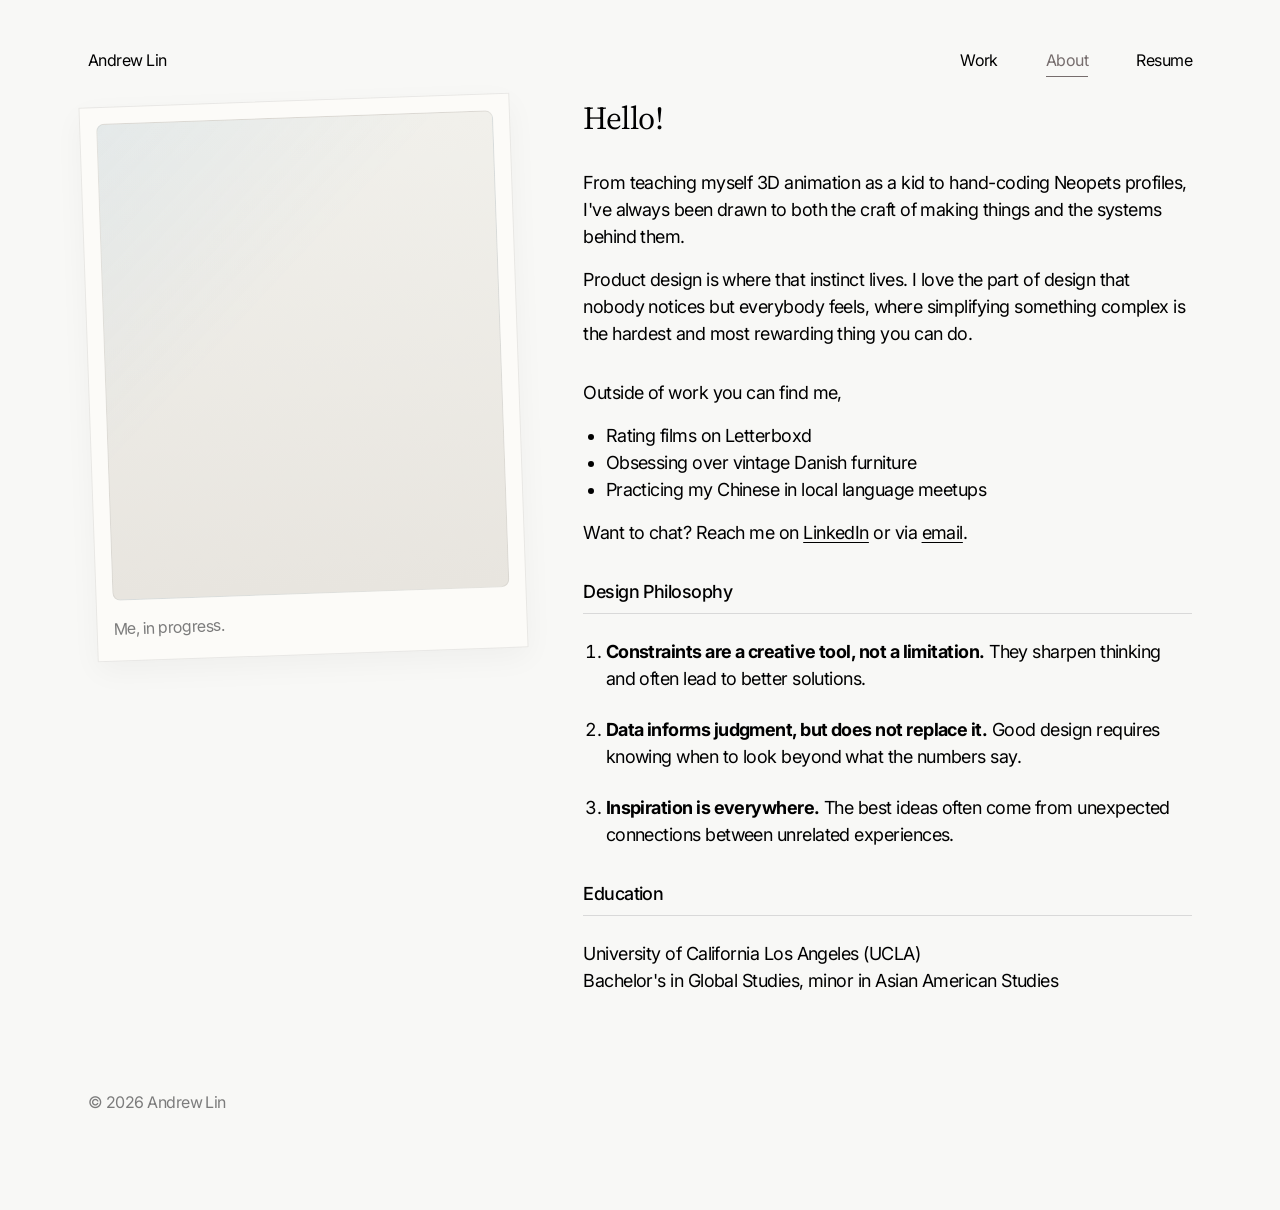
==== about.html @ db8acdce "Publish initial portfolio site" ====
<!DOCTYPE html>
<html lang="en">
  <head>
    <meta charset="UTF-8">
    <meta name="viewport" content="width=device-width, initial-scale=1.0">
    <title>About | Andrew Lin</title>
    <meta name="description" content="Learn more about Andrew Lin, his design philosophy, background, and what shapes his practice.">
    <meta property="og:title" content="About | Andrew Lin">
    <meta property="og:description" content="The background, philosophy, and personal context behind Andrew Lin's design practice.">
    <meta property="og:type" content="website">
    <link rel="stylesheet" href="css/styles.css">
    <script defer src="js/main.js"></script>
  </head>
  <body>
    <a class="skip-link" href="#main-content">Skip to content</a>
    <div class="page-shell">
      <header class="site-header">
        <nav class="site-nav container-wide" aria-label="Primary">
          <a class="site-nav__home" href="index.html">Andrew Lin</a>
          <div class="site-nav__links">
            <a class="site-nav__link" href="index.html#work">Work</a>
            <a class="site-nav__link" href="about.html" aria-current="page">About</a>
            <a class="site-nav__link" href="assets/resume.pdf" target="_blank" rel="noreferrer">Resume</a>
          </div>
        </nav>
      </header>

      <main id="main-content" class="page-main">
        <article class="about-page container-wide">
          <aside class="about-page__media" data-reveal>
            <figure class="polaroid" role="img" aria-label="Portrait placeholder for Andrew Lin">
              <div class="media-placeholder media-placeholder--portrait"></div>
              <figcaption class="polaroid__caption">Me, in progress.</figcaption>
            </figure>
          </aside>

          <div class="about-page__content">
            <section class="about-section" data-reveal>
              <h1 class="page-title">Hello!</h1>
            </section>

            <section class="about-section about-section--copy" data-reveal>
              <p class="body-copy">From teaching myself 3D animation as a kid to hand-coding Neopets profiles, I've always been drawn to both the craft of making things and the systems behind them.</p>
              <p class="body-copy">Product design is where that instinct lives. I love the part of design that nobody notices but everybody feels, where simplifying something complex is the hardest and most rewarding thing you can do.</p>
            </section>

            <section class="about-section" data-reveal>
              <div class="body-copy about-rich-text">
                <p>Outside of work you can find me,</p>
                <ul>
                  <li>Rating films on Letterboxd</li>
                  <li>Obsessing over vintage Danish furniture</li>
                  <li>Practicing my Chinese in local language meetups</li>
                </ul>
                <p>Want to chat? Reach me on <a class="inline-link" href="#">LinkedIn</a> or via <a class="inline-link" href="#">email</a>.</p>
              </div>
            </section>

            <section class="about-section" aria-labelledby="design-philosophy" data-reveal>
              <div class="about-section__heading-group">
                <h2 id="design-philosophy" class="about-section__heading">Design Philosophy</h2>
                <div class="section-divider"></div>
              </div>
              <ol class="philosophy-list body-copy">
                <li><strong>Constraints are a creative tool, not a limitation.</strong> They sharpen thinking and often lead to better solutions.</li>
                <li><strong>Data informs judgment, but does not replace it.</strong> Good design requires knowing when to look beyond what the numbers say.</li>
                <li><strong>Inspiration is everywhere.</strong> The best ideas often come from unexpected connections between unrelated experiences.</li>
              </ol>
            </section>

            <section class="about-section" aria-labelledby="education" data-reveal>
              <div class="about-section__heading-group">
                <h2 id="education" class="about-section__heading">Education</h2>
                <div class="section-divider"></div>
              </div>
              <div class="body-copy">
                <p>University of California Los Angeles (UCLA)</p>
                <p>Bachelor's in Global Studies, minor in Asian American Studies</p>
              </div>
            </section>
          </div>
        </article>
      </main>

      <footer class="site-footer">
        <div class="site-footer__inner container-wide">© 2026 Andrew Lin</div>
      </footer>
    </div>
  </body>
</html>
---- css/styles.css ----
@import url('https://fonts.googleapis.com/css2?family=Inter:wght@400;500&family=Source+Serif+4:opsz,wght@8..60,400&display=swap');

:root {
  --color-surface: #f8f8f6;
  --color-surface-strong: #efeee9;
  --color-text-primary: #000000;
  --color-text-secondary: #7c7c7c;
  --color-text-subtle: #766d6d;
  --color-divider: #d9d9d9;
  --color-brand-jpmc: #1279cd;
  --color-brand-shopify: #96bf47;
  --color-brand-hp: #024adc;
  --color-focus: #766d6d;
  --text-xl: clamp(1.75rem, 2vw + 1rem, 2rem);
  --text-lg: 1.5rem;
  --text-base: 1.125rem;
  --text-sm: 1rem;
  --text-xs: 0.875rem;
  --space-xs: 0.5rem;
  --space-sm: 1rem;
  --space-md: 1.5rem;
  --space-lg: 2rem;
  --space-xl: 3rem;
  --space-2xl: 4rem;
  --space-3xl: 6rem;
  --space-4xl: 9rem;
  --container-wide: 72rem;
  --container-narrow: 42rem;
  --radius-image: 0.5rem;
  --shadow-nav: 0 1px 0 rgba(0, 0, 0, 0.05);
  --transition-base: 200ms ease;
}

* {
  box-sizing: border-box;
}

html {
  scroll-behavior: smooth;
}

body,
h1,
h2,
h3,
h4,
p,
ul,
ol,
figure {
  margin: 0;
}

body {
  min-height: 100vh;
  background: var(--color-surface);
  color: var(--color-text-primary);
  font-family: 'Inter', sans-serif;
  font-size: var(--text-base);
  letter-spacing: -0.03em;
  line-height: 1.5;
}

a {
  color: inherit;
  text-decoration: none;
}

img,
svg {
  display: block;
  max-width: 100%;
}

button,
a,
input,
textarea,
select {
  font: inherit;
}

ul,
ol {
  padding-left: 1.4rem;
}

::selection {
  background: rgba(18, 121, 205, 0.14);
}

:focus-visible {
  outline: 2px solid var(--color-focus);
  outline-offset: 4px;
}

.skip-link {
  position: absolute;
  top: 1rem;
  left: 1rem;
  z-index: 1000;
  padding: 0.75rem 1rem;
  background: var(--color-text-primary);
  color: var(--color-surface);
  transform: translateY(-140%);
  transition: transform var(--transition-base);
}

.skip-link:focus-visible {
  transform: translateY(0);
}

.container-wide,
.container-narrow {
  width: min(100%, calc(100% - 3rem));
  margin-inline: auto;
  padding-inline: clamp(1.5rem, 5vw, 10rem);
}

.container-wide {
  max-width: calc(var(--container-wide) + 20rem);
}

.container-narrow {
  max-width: calc(var(--container-narrow) + 20rem);
}

.page-shell {
  padding-block: 1.25rem 4rem;
}

.site-header {
  position: sticky;
  top: 0;
  z-index: 100;
}

.site-nav {
  display: flex;
  align-items: center;
  justify-content: space-between;
  gap: var(--space-lg);
  min-height: 5rem;
  font-size: var(--text-sm);
}

.site-nav__home {
  font-weight: 400;
}

.site-nav__links {
  display: flex;
  flex-wrap: wrap;
  align-items: center;
  justify-content: flex-end;
  gap: var(--space-xl);
}

.site-nav__link {
  position: relative;
  transition: color var(--transition-base);
}

.site-nav__link::after {
  content: '';
  position: absolute;
  left: 0;
  bottom: -0.3rem;
  width: 100%;
  height: 1px;
  background: currentColor;
  transform: scaleX(0);
  transform-origin: left;
  transition: transform var(--transition-base);
}

.site-nav__link:hover::after,
.site-nav__link:focus-visible::after,
.site-nav__link[aria-current='page']::after {
  transform: scaleX(1);
}

.site-nav__link[aria-current='page'] {
  color: var(--color-text-subtle);
}

.site-header.nav--scrolled {
  backdrop-filter: blur(16px);
  background: rgba(248, 248, 246, 0.8);
  box-shadow: var(--shadow-nav);
}

.page-main {
  display: grid;
  gap: var(--space-4xl);
}

.eyebrow {
  color: var(--color-text-subtle);
  font-size: var(--text-xs);
}

.display-title,
.page-title {
  font-family: 'Source Serif 4', serif;
  font-size: var(--text-xl);
  font-weight: 400;
  line-height: 1.15;
}

.section-title,
.statement {
  font-size: var(--text-lg);
  font-weight: 400;
  line-height: 1.3;
}

.body-copy {
  font-size: var(--text-base);
}

.body-copy--muted {
  color: var(--color-text-secondary);
}

.section-divider {
  width: 100%;
  height: 1px;
  background: var(--color-divider);
}

.site-footer {
  padding-block: var(--space-3xl) var(--space-lg);
}

.site-footer__inner {
  color: var(--color-text-secondary);
  font-size: var(--text-sm);
}

.visually-hidden {
  position: absolute;
  width: 1px;
  height: 1px;
  padding: 0;
  margin: -1px;
  overflow: hidden;
  clip: rect(0, 0, 0, 0);
  white-space: nowrap;
  border: 0;
}

[data-reveal] {
  opacity: 0;
  transform: translateY(1rem);
  transition:
    opacity 500ms ease,
    transform 500ms ease;
}

[data-reveal].is-visible {
  opacity: 1;
  transform: translateY(0);
}

.hero {
  display: grid;
  gap: var(--space-2xl);
  align-items: start;
}

.hero__copy {
  display: grid;
  gap: var(--space-md);
  max-width: 42rem;
}

.hero__lede {
  display: grid;
  gap: 0.625rem;
  font-size: var(--text-lg);
  line-height: 1.35;
}

.hero__highlight {
  color: var(--color-text-subtle);
}

.hero__experience {
  display: grid;
  gap: var(--space-sm);
}

.experience-row {
  display: grid;
  grid-template-columns: minmax(0, 1fr) auto;
  gap: var(--space-lg);
  align-items: center;
}

.experience-row__brand {
  display: inline-flex;
  align-items: center;
  gap: var(--space-sm);
  min-width: 0;
  font-size: var(--text-base);
}

.experience-row__year {
  color: var(--color-text-secondary);
  font-size: var(--text-base);
}

.experience-icon {
  display: inline-grid;
  place-items: center;
  width: 1.5rem;
  height: 1.5rem;
  flex: 0 0 auto;
  color: #ffffff;
}

.experience-icon svg {
  width: 100%;
  height: 100%;
}

.experience-icon--jpmc svg rect {
  fill: var(--color-brand-jpmc);
}

.experience-icon--shopify svg rect {
  fill: var(--color-brand-shopify);
}

.experience-icon--hp svg rect {
  fill: var(--color-brand-hp);
}

.experience-icon--kayak {
  color: var(--color-text-primary);
}

.work-section {
  display: grid;
  gap: var(--space-3xl);
}

.work-card {
  display: grid;
  gap: var(--space-lg);
  align-items: center;
  transition:
    transform var(--transition-base),
    opacity var(--transition-base);
}

.work-card:hover,
.work-card:focus-visible {
  transform: translateY(-2px);
}

.work-card__copy {
  display: grid;
  gap: var(--space-xs);
  align-content: start;
}

.work-card--wip {
  opacity: 0.5;
  pointer-events: none;
}

.status-pill {
  display: inline-flex;
  width: fit-content;
  align-items: center;
  justify-content: center;
  padding: 0.35rem 0.65rem;
  border: 1px solid var(--color-divider);
  border-radius: 999px;
  color: var(--color-text-subtle);
  font-size: var(--text-xs);
}

.media-placeholder {
  width: 100%;
  border: 1px solid rgba(0, 0, 0, 0.06);
  border-radius: var(--radius-image);
  background:
    linear-gradient(135deg, rgba(18, 121, 205, 0.06), rgba(0, 0, 0, 0) 40%),
    linear-gradient(180deg, #f1f0eb, #e8e5df);
}

.work-card__media,
.media-placeholder--hero {
  aspect-ratio: 16 / 9;
}

.media-placeholder--portrait {
  aspect-ratio: 5 / 6;
}

.media-placeholder--feature {
  aspect-ratio: 363 / 270;
}

.media-placeholder--research {
  aspect-ratio: 16 / 10;
}

.about-page {
  display: grid;
  gap: var(--space-2xl);
  align-items: start;
}

.polaroid {
  display: grid;
  gap: 1rem;
  padding: 1rem 1rem 1.25rem;
  background: #fcfbf8;
  border: 1px solid rgba(0, 0, 0, 0.08);
  box-shadow: 0 10px 30px rgba(0, 0, 0, 0.04);
  transform: rotate(-2deg);
}

.polaroid__caption {
  color: var(--color-text-secondary);
  font-size: var(--text-sm);
}

.about-page__content {
  display: grid;
  gap: var(--space-lg);
}

.about-section {
  display: grid;
  gap: var(--space-md);
}

.about-section--copy {
  gap: var(--space-sm);
}

.about-rich-text {
  display: grid;
  gap: var(--space-sm);
}

.inline-link {
  text-decoration: underline;
  text-underline-offset: 0.15em;
  transition: color var(--transition-base);
}

.inline-link:hover,
.inline-link:focus-visible {
  color: var(--color-text-subtle);
}

.about-section__heading-group {
  display: grid;
  gap: var(--space-xs);
}

.about-section__heading {
  font-size: var(--text-base);
  font-weight: 500;
}

.philosophy-list {
  display: grid;
  gap: var(--space-md);
}

.philosophy-list li::marker {
  font-weight: 400;
}

.case-study {
  display: grid;
  gap: var(--space-3xl);
}

.cs-header {
  display: grid;
  gap: var(--space-xs);
}

.cs-details {
  display: grid;
  gap: var(--space-sm);
}

.cs-detail {
  display: grid;
  gap: 0.35rem;
  align-content: start;
}

.section-block {
  display: grid;
  gap: var(--space-sm);
}

.stat-pair {
  display: grid;
  gap: var(--space-sm);
}

.stat-card,
.split-card {
  display: grid;
  gap: var(--space-sm);
  padding: var(--space-md);
  border: 1px solid rgba(0, 0, 0, 0.08);
  background: rgba(255, 255, 255, 0.35);
}

.stat-card__value {
  font-size: var(--text-lg);
  line-height: 1.2;
}

.split-columns,
.feature-stack,
.research-stack,
.decision-stack,
.reflection-list,
.placeholder-page {
  display: grid;
  gap: var(--space-lg);
}

.split-card__list {
  display: grid;
  gap: 0.75rem;
}

.feature-row,
.research-row {
  display: grid;
  gap: var(--space-lg);
  align-items: center;
}

.section-label {
  font-size: var(--text-base);
  line-height: 1.35;
}

.research-phase {
  display: grid;
  gap: var(--space-md);
}

.placeholder-page {
  min-height: 50vh;
  align-content: center;
}

@media (min-width: 48rem) {
  .hero,
  .about-page,
  .work-card,
  .feature-row,
  .research-row,
  .stat-pair,
  .split-columns,
  .cs-details {
    grid-template-columns: repeat(2, minmax(0, 1fr));
  }

  .hero {
    grid-template-columns: minmax(0, 1.7fr) minmax(18rem, 1fr);
  }

  .work-card {
    grid-template-columns: minmax(16rem, 0.72fr) minmax(0, 1fr);
  }

  .about-page {
    grid-template-columns: minmax(17rem, 0.85fr) minmax(0, 1.2fr);
  }

  .cs-details {
    grid-template-columns: repeat(4, minmax(0, 1fr));
    gap: var(--space-lg);
  }

  .stat-pair,
  .split-columns {
    gap: var(--space-lg);
  }

  .feature-row {
    grid-template-columns: minmax(0, 1.1fr) minmax(14rem, 0.8fr);
  }

  .research-row {
    grid-template-columns: minmax(12rem, 0.7fr) minmax(0, 1fr);
  }
}

@media (max-width: 47.99rem) {
  .page-shell {
    padding-block-end: 3rem;
  }

  .site-nav {
    align-items: flex-start;
    flex-direction: column;
    padding-block: 1rem;
  }

  .site-nav__links {
    gap: 1.5rem;
    justify-content: flex-start;
  }

  .hero__lede {
    font-size: 1.25rem;
  }
}

@media (prefers-reduced-motion: reduce) {
  html {
    scroll-behavior: auto;
  }

  *,
  *::before,
  *::after {
    animation-duration: 0.01ms !important;
    animation-iteration-count: 1 !important;
    transition-duration: 0.01ms !important;
  }
}
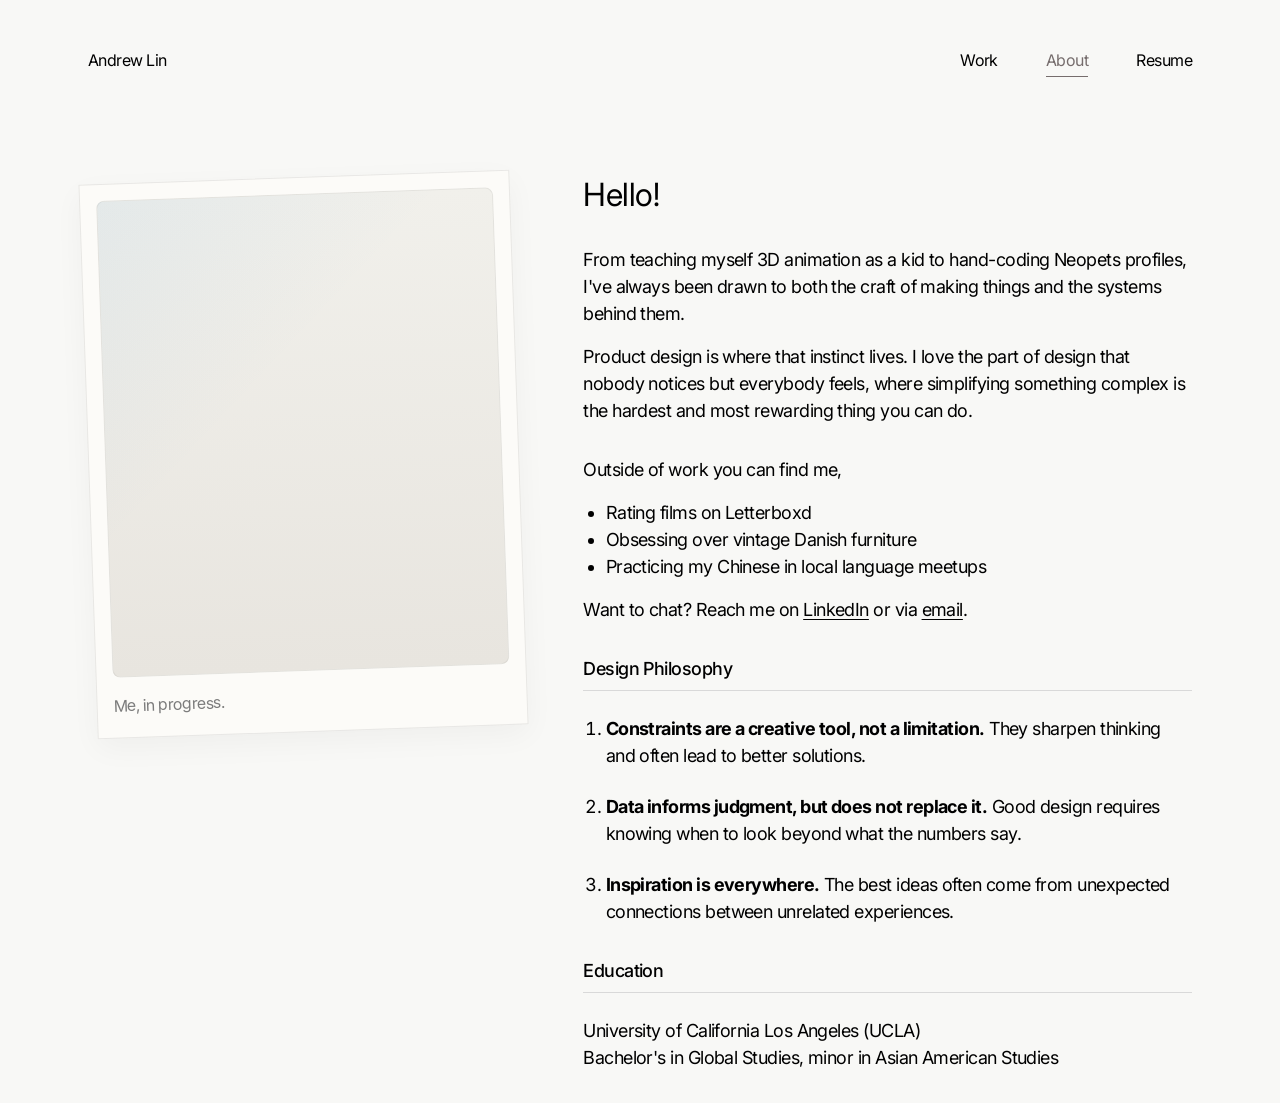
==== commit 4d176a53: "Refine JPMC case study layout spacing and typography" ====
--- a/about.html
+++ b/about.html
@@ -82,9 +82,6 @@
         </article>
       </main>
 
-      <footer class="site-footer">
-        <div class="site-footer__inner container-wide">© 2026 Andrew Lin</div>
-      </footer>
     </div>
   </body>
 </html>
--- a/css/styles.css
+++ b/css/styles.css
@@ -37,6 +37,7 @@
 
 html {
   scroll-behavior: smooth;
+  background: var(--color-surface);
 }
 
 body,
@@ -126,7 +127,8 @@
 }
 
 .page-shell {
-  padding-block: 1.25rem 4rem;
+  padding-top: 1.25rem;
+  padding-bottom: 2rem;
 }
 
 .site-header {
@@ -192,17 +194,26 @@
 
 .page-main {
   display: grid;
+  padding-top: clamp(3rem, 6vw, 5rem);
   gap: var(--space-4xl);
 }
 
 .eyebrow {
   color: var(--color-text-subtle);
-  font-size: var(--text-xs);
+  font-size: var(--text-sm);
+  line-height: 1.25;
+}
+
+.display-title {
+  font-family: 'Source Serif 4', serif;
+}
+
+.page-title {
+  font-family: 'Inter', sans-serif;
 }
 
 .display-title,
 .page-title {
-  font-family: 'Source Serif 4', serif;
   font-size: var(--text-xl);
   font-weight: 400;
   line-height: 1.15;
@@ -227,15 +238,6 @@
   width: 100%;
   height: 1px;
   background: var(--color-divider);
-}
-
-.site-footer {
-  padding-block: var(--space-3xl) var(--space-lg);
-}
-
-.site-footer__inner {
-  color: var(--color-text-secondary);
-  font-size: var(--text-sm);
 }
 
 .visually-hidden {
@@ -317,28 +319,13 @@
   width: 1.5rem;
   height: 1.5rem;
   flex: 0 0 auto;
-  color: #ffffff;
-}
-
+}
+
+.experience-icon img,
 .experience-icon svg {
   width: 100%;
   height: 100%;
-}
-
-.experience-icon--jpmc svg rect {
-  fill: var(--color-brand-jpmc);
-}
-
-.experience-icon--shopify svg rect {
-  fill: var(--color-brand-shopify);
-}
-
-.experience-icon--hp svg rect {
-  fill: var(--color-brand-hp);
-}
-
-.experience-icon--kayak {
-  color: var(--color-text-primary);
+  object-fit: contain;
 }
 
 .work-section {
@@ -387,9 +374,10 @@
   width: 100%;
   border: 1px solid rgba(0, 0, 0, 0.06);
   border-radius: var(--radius-image);
-  background:
-    linear-gradient(135deg, rgba(18, 121, 205, 0.06), rgba(0, 0, 0, 0) 40%),
-    linear-gradient(180deg, #f1f0eb, #e8e5df);
+  background-color: #f1f0eb;
+  background-position: center;
+  background-repeat: no-repeat;
+  background-size: cover;
 }
 
 .work-card__media,
@@ -397,8 +385,18 @@
   aspect-ratio: 16 / 9;
 }
 
+.work-card__media,
+.media-placeholder--hero,
+.media-placeholder--feature,
+.media-placeholder--research {
+  background-image: url('../assets/images/passkey-placeholder.svg');
+}
+
 .media-placeholder--portrait {
   aspect-ratio: 5 / 6;
+  background-image:
+    linear-gradient(135deg, rgba(18, 121, 205, 0.06), rgba(0, 0, 0, 0) 40%),
+    linear-gradient(180deg, #f1f0eb, #e8e5df);
 }
 
 .media-placeholder--feature {
@@ -481,7 +479,13 @@
 
 .case-study {
   display: grid;
-  gap: var(--space-3xl);
+  gap: var(--space-2xl);
+}
+
+.case-study--jpmc {
+  display: block;
+  max-width: 43.3125rem;
+  padding-inline: 1rem;
 }
 
 .cs-header {
@@ -489,9 +493,14 @@
   gap: var(--space-xs);
 }
 
+.cs-hero {
+  margin-top: calc(var(--space-md) * -1);
+}
+
 .cs-details {
   display: grid;
   gap: var(--space-sm);
+  margin-top: calc(var(--space-md) * -1);
 }
 
 .cs-detail {
@@ -500,6 +509,140 @@
   align-content: start;
 }
 
+.cs-detail .eyebrow {
+  color: var(--color-text-primary);
+  font-size: var(--text-base);
+  line-height: 1.25;
+}
+
+.cs-detail p:not(.eyebrow) {
+  color: var(--color-text-secondary);
+  font-size: var(--text-sm);
+  line-height: 1.4;
+}
+
+.case-study--jpmc > * {
+  margin-top: 0;
+}
+
+.case-study--jpmc > * + * {
+  margin-top: 3.5rem;
+}
+
+.case-study--jpmc .eyebrow {
+  font-size: 0.875rem;
+  line-height: 1.2;
+}
+
+.case-study--jpmc .cs-header + .cs-hero {
+  margin-top: 1.5rem;
+}
+
+.case-study--jpmc .cs-hero {
+  margin-top: 1.5rem;
+}
+
+.case-study--jpmc .cs-details {
+  margin-top: 1.5rem;
+}
+
+.case-study--jpmc .cs-detail .eyebrow {
+  color: var(--color-text-primary);
+  font-size: 1.0625rem;
+  line-height: 1.2;
+}
+
+.case-study--jpmc .cs-detail p:not(.eyebrow) {
+  font-size: 0.9375rem;
+  line-height: 1.35;
+}
+
+.case-study--jpmc .section-block--problem,
+.case-study--jpmc .section-block--insight,
+.case-study--jpmc .section-block--opportunity,
+.case-study--jpmc .section-block--solution,
+.case-study--jpmc .section-block--impact,
+.case-study--jpmc .section-block--decision-intro,
+.case-study--jpmc .section-block--reflection {
+  gap: 0.875rem;
+}
+
+.case-study--jpmc .section-block--problem {
+  margin-top: 3.25rem;
+}
+
+.case-study--jpmc .stat-pair {
+  margin-top: 3.25rem;
+  gap: 1rem;
+}
+
+.case-study--jpmc .section-block--insight {
+  margin-top: 3.75rem;
+}
+
+.case-study--jpmc .split-columns--goals {
+  margin-top: 2.875rem;
+  gap: 1.75rem;
+}
+
+.case-study--jpmc .section-block--opportunity,
+.case-study--jpmc .section-block--solution {
+  margin-top: 3.75rem;
+}
+
+.case-study--jpmc .feature-stack--jpmc {
+  margin-top: 2.5rem;
+  gap: 3.125rem;
+}
+
+.case-study--jpmc .feature-row,
+.case-study--jpmc .research-row {
+  gap: 1.5rem;
+}
+
+.case-study--jpmc .section-block--impact {
+  margin-top: 4.375rem;
+}
+
+.case-study--jpmc .research-stack--jpmc {
+  margin-top: 2.25rem;
+  gap: 3.125rem;
+}
+
+.case-study--jpmc .section-block--decision-intro {
+  margin-top: 3.75rem;
+}
+
+.case-study--jpmc .decision-stack--jpmc {
+  margin-top: 2.5rem;
+  gap: clamp(5rem, 10vw, 7.5rem);
+}
+
+.case-study--jpmc .section-block--reflection {
+  margin-top: 4.375rem;
+}
+
+.case-study--jpmc .reflection-list--ordered {
+  padding-left: 2rem;
+  gap: 2.25rem;
+}
+
+.case-study--jpmc .reflection-item {
+  display: grid;
+  gap: 0.625rem;
+}
+
+.case-study--jpmc .reflection-item::marker {
+  font-size: var(--text-base);
+  font-weight: 600;
+}
+
+.case-study--jpmc .reflection-item__title {
+  font-size: var(--text-base);
+  font-weight: 600;
+  line-height: 1.3;
+}
+
 .section-block {
   display: grid;
   gap: var(--space-sm);
@@ -510,18 +653,45 @@
   gap: var(--space-sm);
 }
 
-.stat-card,
-.split-card {
+.stat-card {
   display: grid;
   gap: var(--space-sm);
   padding: var(--space-md);
   border: 1px solid rgba(0, 0, 0, 0.08);
-  background: rgba(255, 255, 255, 0.35);
+}
+
+.stat-card {
+  background: #f5f4ed;
+}
+
+.split-card {
+  display: grid;
+  gap: 0.75rem;
+  align-content: start;
+}
+
+.case-study--jpmc .stat-card {
+  padding: 1.25rem;
+}
+
+.case-study--jpmc .split-card__list {
+  gap: 0.625rem;
 }
 
 .stat-card__value {
-  font-size: var(--text-lg);
-  line-height: 1.2;
+  font-size: 24px;
+  font-weight: 600;
+  line-height: 1;
+  letter-spacing: -0.03em;
+}
+
+.stat-card__description {
+  width: min(100%, 245px);
+  color: #3e3e3e;
+  font-size: 16px;
+  font-weight: 400;
+  line-height: 1;
+  letter-spacing: -0.03em;
 }
 
 .split-columns,
@@ -537,6 +707,7 @@
 .split-card__list {
   display: grid;
   gap: 0.75rem;
+  padding-left: 1.25rem;
 }
 
 .feature-row,
@@ -602,11 +773,16 @@
   .research-row {
     grid-template-columns: minmax(12rem, 0.7fr) minmax(0, 1fr);
   }
-}
-
-@media (max-width: 47.99rem) {
+
+  .case-study--jpmc {
+    max-width: 41.3125rem;
+    padding-inline: 0;
+  }
+}
+
+@media (max-width: 63.99rem) {
   .page-shell {
-    padding-block-end: 3rem;
+    padding-block-end: 1.5rem;
   }
 
   .site-nav {
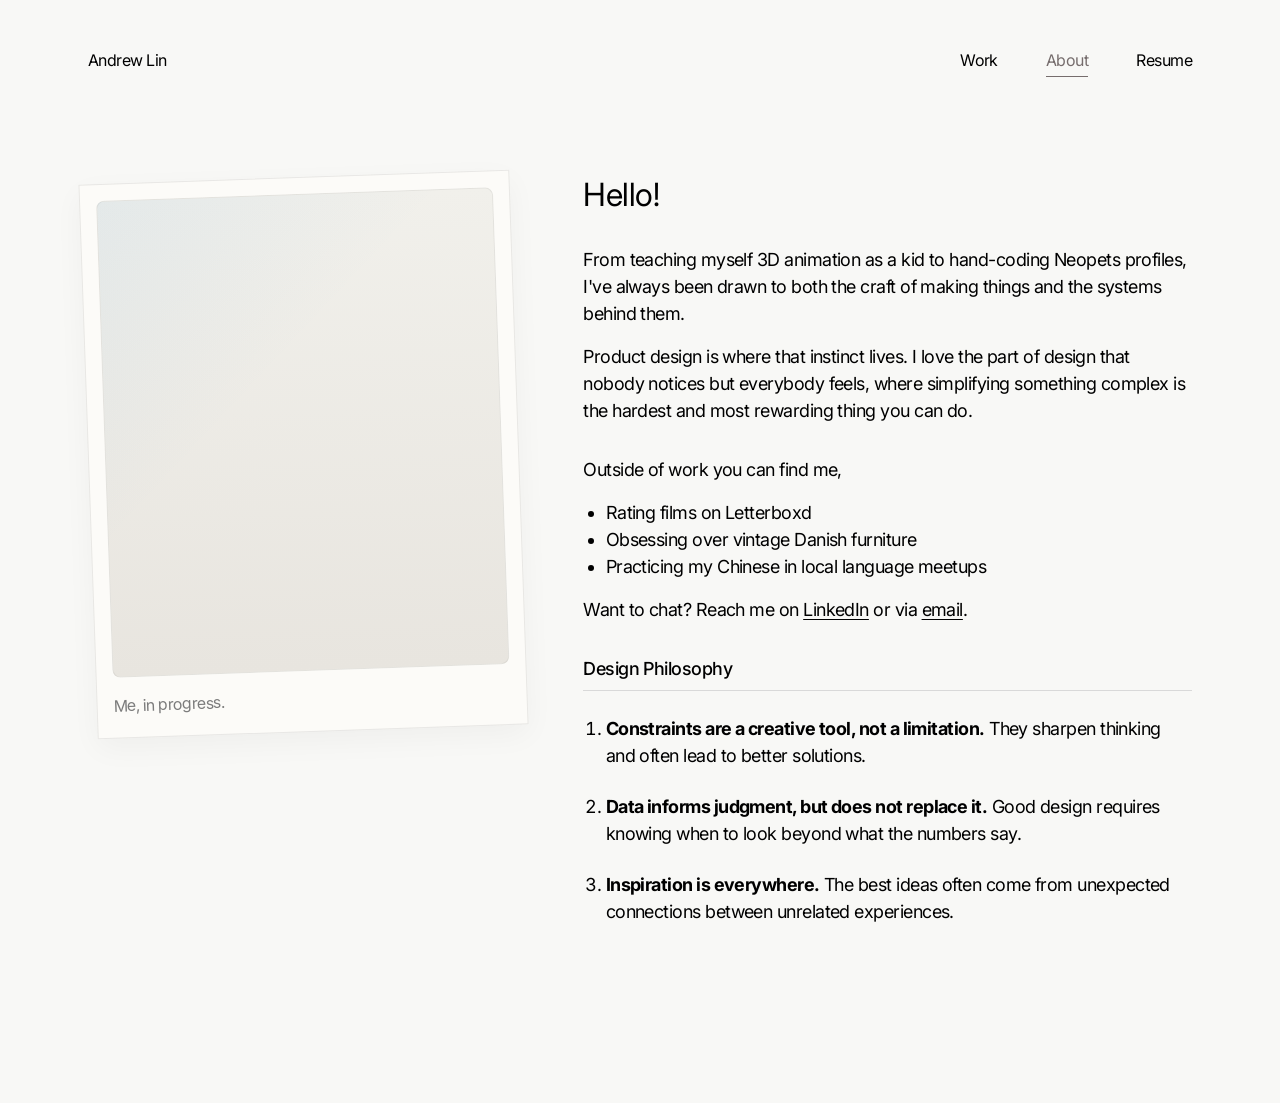
==== commit f9fc43f3: "Add clean directory routes for GitHub Pages" ====
--- a/about.html
+++ b/about.html
@@ -2,86 +2,12 @@
 <html lang="en">
   <head>
     <meta charset="UTF-8">
-    <meta name="viewport" content="width=device-width, initial-scale=1.0">
-    <title>About | Andrew Lin</title>
-    <meta name="description" content="Learn more about Andrew Lin, his design philosophy, background, and what shapes his practice.">
-    <meta property="og:title" content="About | Andrew Lin">
-    <meta property="og:description" content="The background, philosophy, and personal context behind Andrew Lin's design practice.">
-    <meta property="og:type" content="website">
-    <link rel="stylesheet" href="css/styles.css">
-    <script defer src="js/main.js"></script>
+    <meta http-equiv="refresh" content="0; url=about/">
+    <meta name="robots" content="noindex">
+    <title>Redirecting...</title>
+    <link rel="canonical" href="about/">
   </head>
   <body>
-    <a class="skip-link" href="#main-content">Skip to content</a>
-    <div class="page-shell">
-      <header class="site-header">
-        <nav class="site-nav container-wide" aria-label="Primary">
-          <a class="site-nav__home" href="index.html">Andrew Lin</a>
-          <div class="site-nav__links">
-            <a class="site-nav__link" href="index.html#work">Work</a>
-            <a class="site-nav__link" href="about.html" aria-current="page">About</a>
-            <a class="site-nav__link" href="assets/resume.pdf" target="_blank" rel="noreferrer">Resume</a>
-          </div>
-        </nav>
-      </header>
-
-      <main id="main-content" class="page-main">
-        <article class="about-page container-wide">
-          <aside class="about-page__media" data-reveal>
-            <figure class="polaroid" role="img" aria-label="Portrait placeholder for Andrew Lin">
-              <div class="media-placeholder media-placeholder--portrait"></div>
-              <figcaption class="polaroid__caption">Me, in progress.</figcaption>
-            </figure>
-          </aside>
-
-          <div class="about-page__content">
-            <section class="about-section" data-reveal>
-              <h1 class="page-title">Hello!</h1>
-            </section>
-
-            <section class="about-section about-section--copy" data-reveal>
-              <p class="body-copy">From teaching myself 3D animation as a kid to hand-coding Neopets profiles, I've always been drawn to both the craft of making things and the systems behind them.</p>
-              <p class="body-copy">Product design is where that instinct lives. I love the part of design that nobody notices but everybody feels, where simplifying something complex is the hardest and most rewarding thing you can do.</p>
-            </section>
-
-            <section class="about-section" data-reveal>
-              <div class="body-copy about-rich-text">
-                <p>Outside of work you can find me,</p>
-                <ul>
-                  <li>Rating films on Letterboxd</li>
-                  <li>Obsessing over vintage Danish furniture</li>
-                  <li>Practicing my Chinese in local language meetups</li>
-                </ul>
-                <p>Want to chat? Reach me on <a class="inline-link" href="#">LinkedIn</a> or via <a class="inline-link" href="#">email</a>.</p>
-              </div>
-            </section>
-
-            <section class="about-section" aria-labelledby="design-philosophy" data-reveal>
-              <div class="about-section__heading-group">
-                <h2 id="design-philosophy" class="about-section__heading">Design Philosophy</h2>
-                <div class="section-divider"></div>
-              </div>
-              <ol class="philosophy-list body-copy">
-                <li><strong>Constraints are a creative tool, not a limitation.</strong> They sharpen thinking and often lead to better solutions.</li>
-                <li><strong>Data informs judgment, but does not replace it.</strong> Good design requires knowing when to look beyond what the numbers say.</li>
-                <li><strong>Inspiration is everywhere.</strong> The best ideas often come from unexpected connections between unrelated experiences.</li>
-              </ol>
-            </section>
-
-            <section class="about-section" aria-labelledby="education" data-reveal>
-              <div class="about-section__heading-group">
-                <h2 id="education" class="about-section__heading">Education</h2>
-                <div class="section-divider"></div>
-              </div>
-              <div class="body-copy">
-                <p>University of California Los Angeles (UCLA)</p>
-                <p>Bachelor's in Global Studies, minor in Asian American Studies</p>
-              </div>
-            </section>
-          </div>
-        </article>
-      </main>
-
-    </div>
+    <p>Redirecting to <a href="about/">about/</a>...</p>
   </body>
 </html>
